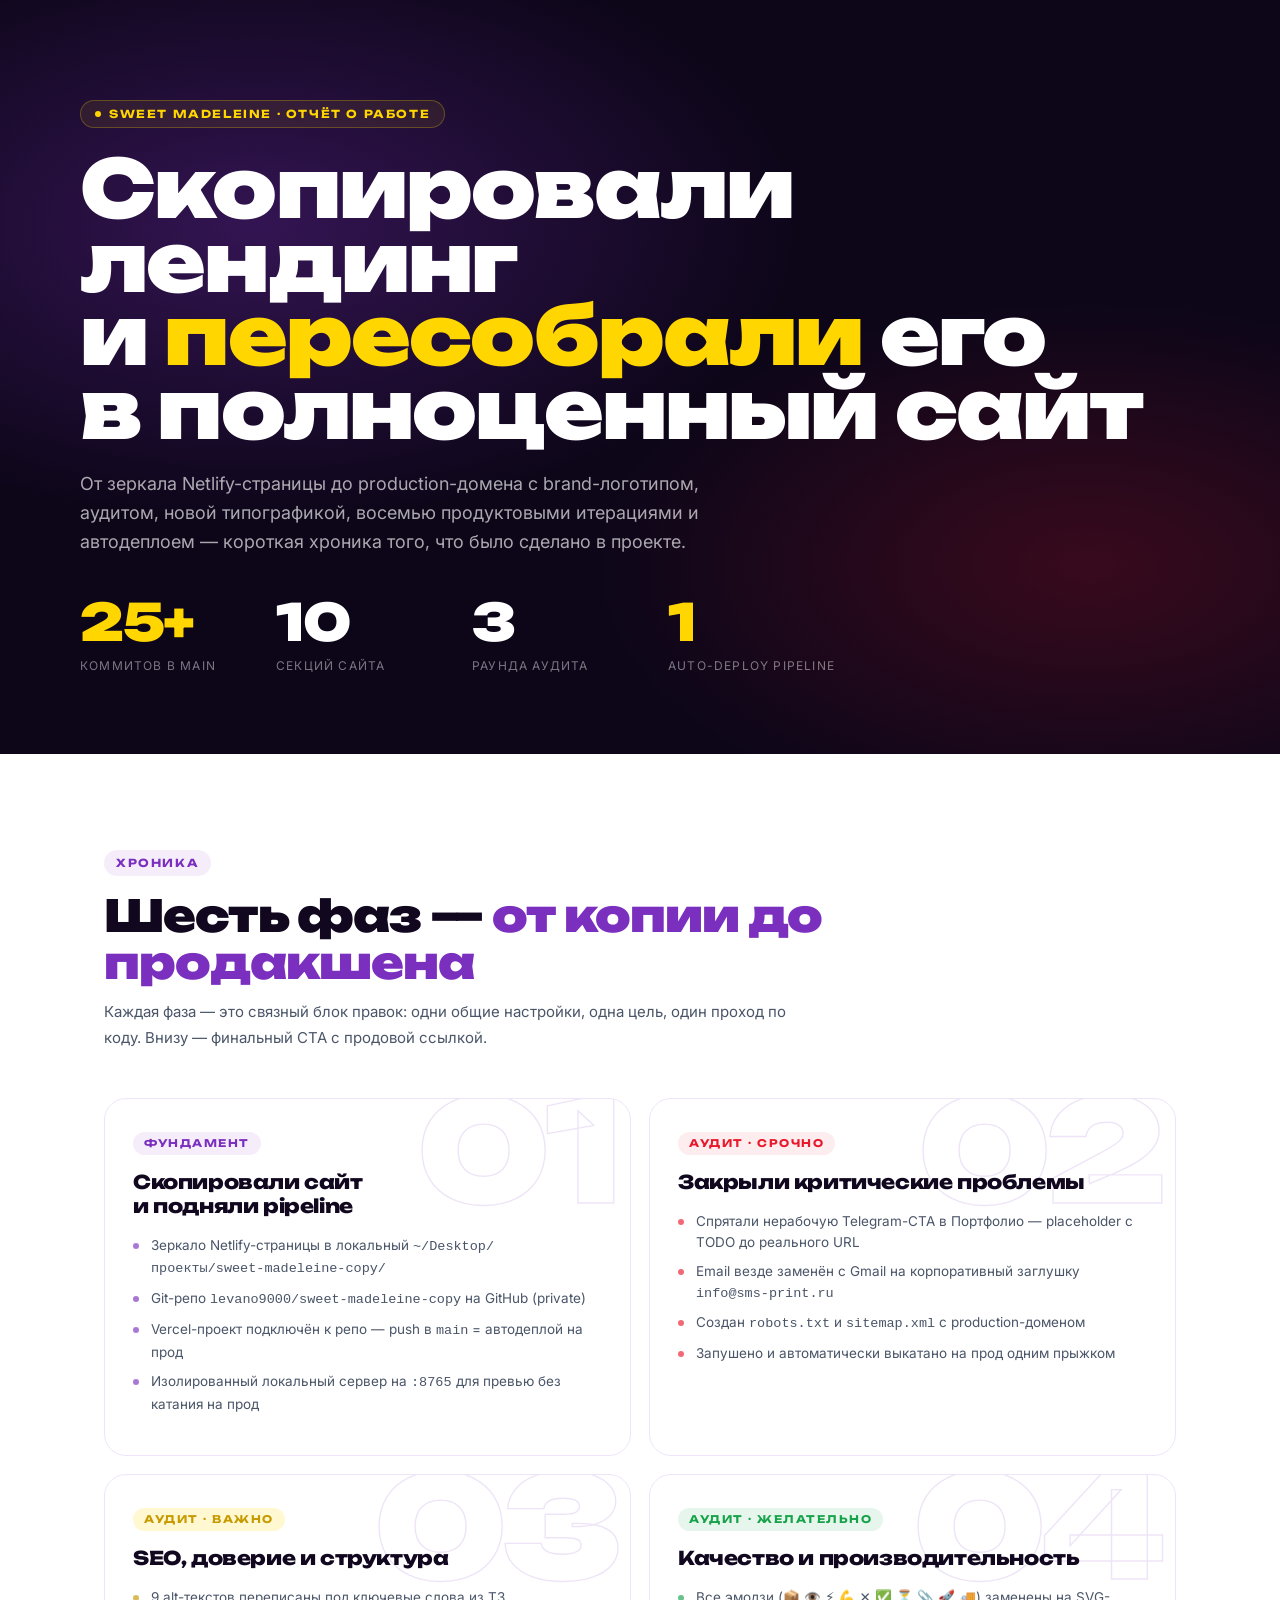
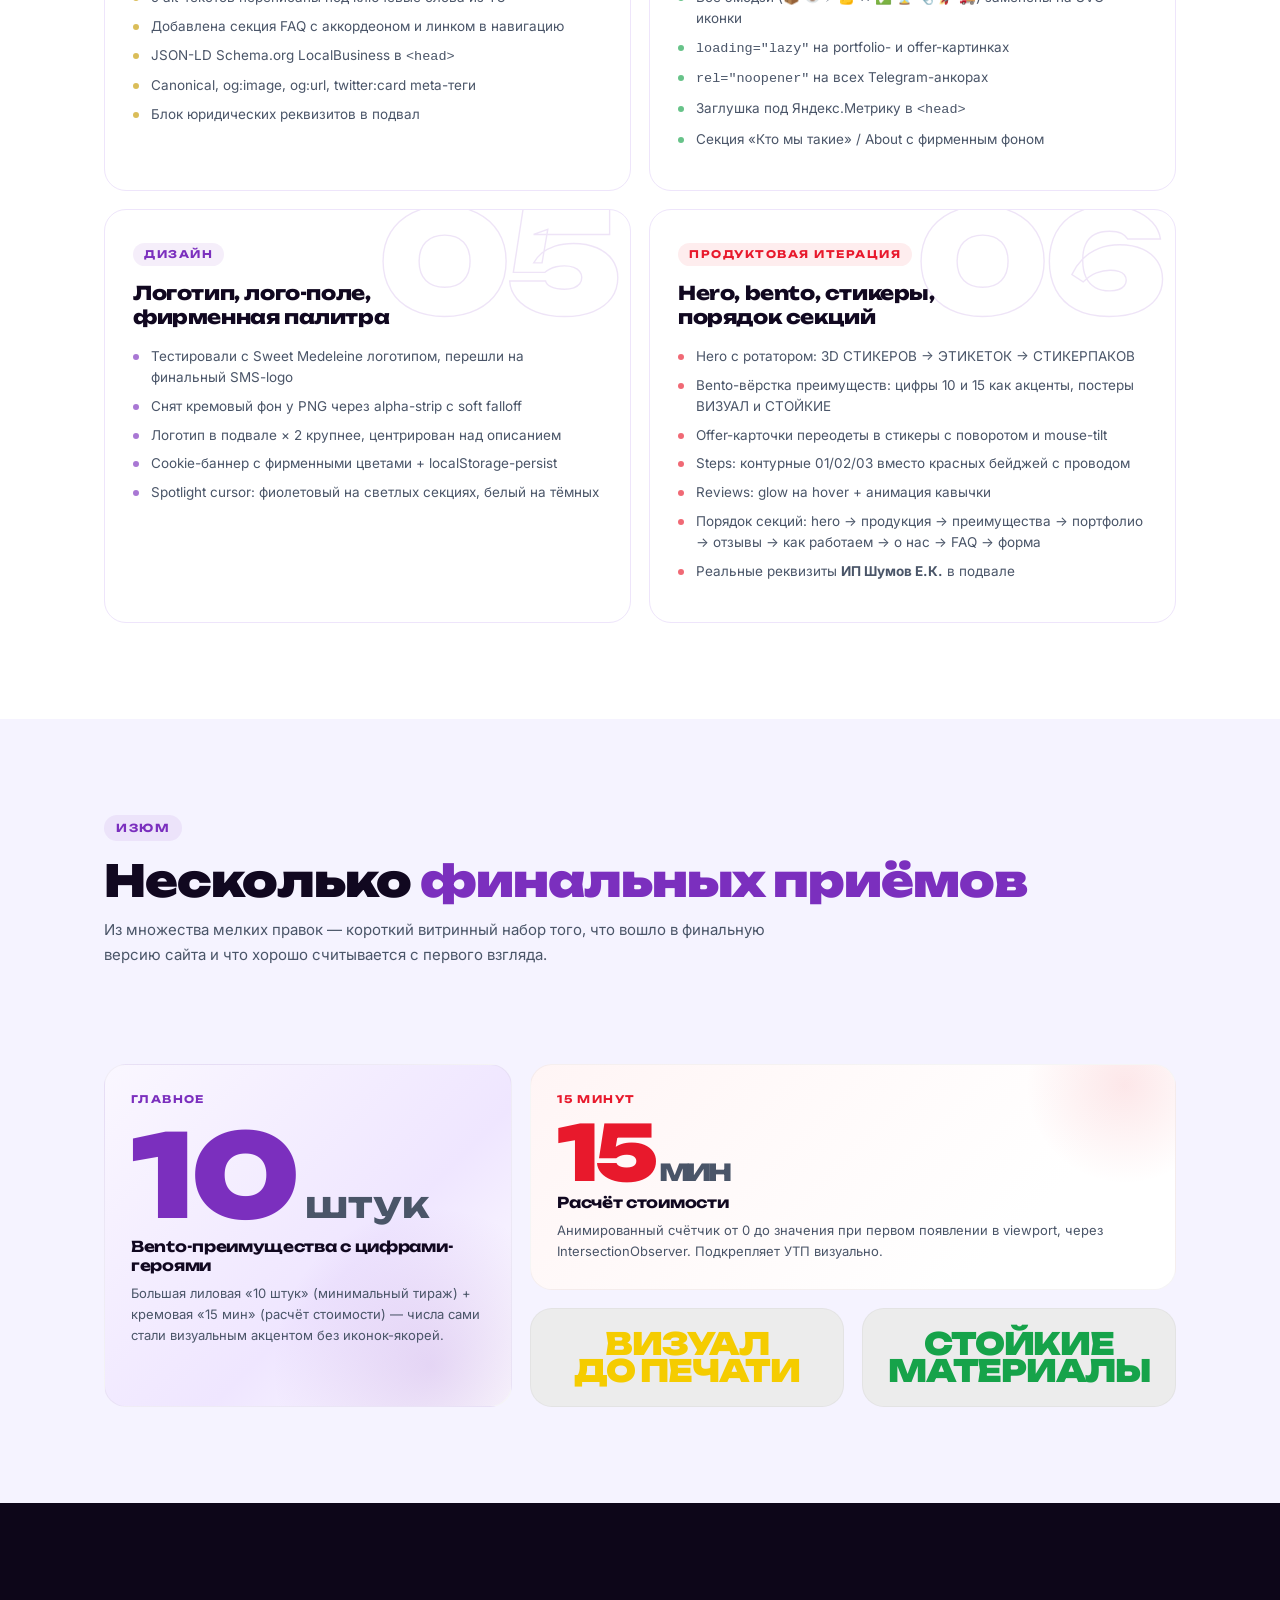
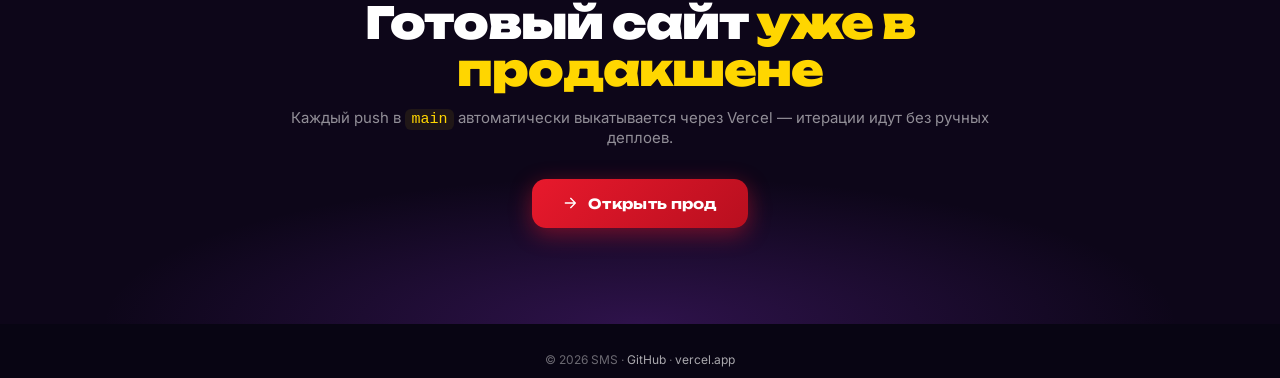
==== progress.html @ 2b3681fb "Add /progress.html — recap of work completed on the SMS site Co-Authored-By: Claude Opus 4.7 (1M con" ====
<!DOCTYPE html>
<html lang="ru">
<head>
<meta charset="UTF-8">
<meta name="viewport" content="width=device-width, initial-scale=1.0">
<title>SMS — что мы сделали</title>
<link rel="preconnect" href="https://fonts.googleapis.com">
<link rel="preconnect" href="https://fonts.gstatic.com" crossorigin>
<link rel="stylesheet" href="https://fonts.googleapis.com/css2?family=Unbounded:wght@400;700;900&family=Inter:wght@400;500;600;700&display=swap">
<style>
:root {
  --red: #E8192C;
  --purple: #7B2FBE;
  --purple-light: #9B5FDE;
  --yellow: #FFD600;
  --bg-dark: #0d0619;
  --bg-purple: #1a0a2e;
  --text-dark: #110820;
  --text-muted: #4a5568;
  --gray-bg: #f5f3ff;
}
*, *::before, *::after { margin: 0; padding: 0; box-sizing: border-box; }
html { scroll-behavior: smooth; }
body {
  font-family: 'Inter', system-ui, -apple-system, sans-serif;
  background: #fff;
  color: var(--text-dark);
  -webkit-font-smoothing: antialiased;
}
a { color: inherit; text-decoration: none; }

/* ─── HERO ─── */
.hero {
  position: relative;
  min-height: 60vh;
  padding: 100px 24px 80px;
  background: var(--bg-dark);
  color: #fff;
  overflow: hidden;
}
.hero::before {
  content: '';
  position: absolute; inset: 0;
  background:
    radial-gradient(ellipse 65% 60% at 20% 30%, rgba(123,47,190,0.35), transparent 65%),
    radial-gradient(ellipse 55% 50% at 85% 75%, rgba(232,25,44,0.20), transparent 70%);
  pointer-events: none;
}
.hero-inner {
  position: relative;
  max-width: 1120px;
  margin: 0 auto;
}
.eyebrow {
  display: inline-flex;
  align-items: center;
  gap: 8px;
  font-family: 'Unbounded', sans-serif;
  font-weight: 700;
  font-size: 11px;
  letter-spacing: 1.6px;
  text-transform: uppercase;
  color: var(--yellow);
  background: rgba(255,214,0,0.08);
  border: 1px solid rgba(255,214,0,0.25);
  padding: 6px 14px;
  border-radius: 999px;
  margin-bottom: 24px;
}
.eyebrow .dot { width: 6px; height: 6px; border-radius: 50%; background: var(--yellow); }
h1 {
  font-family: 'Unbounded', sans-serif;
  font-weight: 900;
  font-size: clamp(40px, 6.5vw, 80px);
  line-height: 0.92;
  letter-spacing: -1.8px;
  margin-bottom: 24px;
}
h1 em { font-style: normal; color: var(--yellow); }
.lead {
  font-size: clamp(15px, 1.5vw, 18px);
  line-height: 1.6;
  color: rgba(255,255,255,0.65);
  max-width: 640px;
  margin-bottom: 40px;
}

.stats {
  display: grid;
  grid-template-columns: repeat(4, 1fr);
  gap: 24px;
  max-width: 760px;
  margin-top: 12px;
}
@media (max-width: 700px) { .stats { grid-template-columns: repeat(2, 1fr); } }
.stat-num {
  display: block;
  font-family: 'Unbounded', sans-serif;
  font-weight: 900;
  font-size: clamp(34px, 4vw, 52px);
  line-height: 1;
  color: #fff;
  letter-spacing: -1.5px;
  margin-bottom: 6px;
}
.stat-num.accent { color: var(--yellow); }
.stat-label {
  font-size: 12px;
  letter-spacing: 1.2px;
  text-transform: uppercase;
  color: rgba(255,255,255,0.45);
}

/* ─── SECTIONS ─── */
.section {
  max-width: 1120px;
  margin: 0 auto;
  padding: 96px 24px;
}
.section-head { margin-bottom: 48px; }
.section-tag {
  display: inline-block;
  font-family: 'Unbounded', sans-serif;
  font-weight: 700;
  font-size: 11px;
  letter-spacing: 1.6px;
  text-transform: uppercase;
  color: var(--purple);
  background: rgba(123,47,190,0.08);
  padding: 6px 12px;
  border-radius: 999px;
  margin-bottom: 16px;
}
h2 {
  font-family: 'Unbounded', sans-serif;
  font-weight: 900;
  font-size: clamp(28px, 3.8vw, 44px);
  line-height: 1.08;
  letter-spacing: -1px;
  margin-bottom: 12px;
}
h2 em { font-style: normal; color: var(--purple); }
.section-sub {
  font-size: 15px;
  color: var(--text-muted);
  line-height: 1.7;
  max-width: 720px;
}

/* ─── PHASE GRID ─── */
.phases {
  display: grid;
  grid-template-columns: repeat(2, 1fr);
  gap: 18px;
}
@media (max-width: 800px) { .phases { grid-template-columns: 1fr; } }
.phase {
  background: #fff;
  border: 1px solid #eee5fb;
  border-radius: 22px;
  padding: 32px 28px;
  position: relative;
  overflow: hidden;
  transition: transform .35s cubic-bezier(.2,.7,.2,1), box-shadow .35s ease, border-color .25s;
}
.phase:hover {
  transform: translateY(-4px);
  box-shadow: 0 16px 36px rgba(123,47,190,0.10);
  border-color: rgba(123,47,190,0.18);
}
.phase__num {
  position: absolute;
  top: -8px;
  right: 12px;
  font-family: 'Unbounded', sans-serif;
  font-weight: 900;
  font-size: clamp(96px, 11vw, 148px);
  line-height: 0.85;
  letter-spacing: -5px;
  color: transparent;
  -webkit-text-stroke: 1.4px rgba(123,47,190,0.13);
  pointer-events: none;
}
.phase__tag {
  position: relative;
  display: inline-block;
  font-family: 'Unbounded', sans-serif;
  font-weight: 700;
  font-size: 10.5px;
  letter-spacing: 1.5px;
  text-transform: uppercase;
  color: var(--accent-color, var(--purple));
  background: var(--accent-bg, rgba(123,47,190,0.08));
  padding: 5px 11px;
  border-radius: 999px;
  margin-bottom: 16px;
}
.phase h3 {
  font-family: 'Unbounded', sans-serif;
  font-weight: 800;
  font-size: 19px;
  letter-spacing: -0.4px;
  line-height: 1.25;
  margin-bottom: 16px;
  position: relative;
}
.phase ul {
  list-style: none;
  position: relative;
}
.phase li {
  font-size: 13.5px;
  line-height: 1.55;
  color: var(--text-muted);
  padding-left: 18px;
  margin-bottom: 8px;
  position: relative;
}
.phase li::before {
  content: '';
  position: absolute;
  left: 0; top: 8px;
  width: 6px; height: 6px;
  border-radius: 50%;
  background: var(--accent-color, var(--purple));
  opacity: 0.65;
}

.phase--red    { --accent-color: var(--red);    --accent-bg: rgba(232,25,44,0.08); }
.phase--purple { --accent-color: var(--purple); --accent-bg: rgba(123,47,190,0.08); }
.phase--yellow { --accent-color: #c79a00;       --accent-bg: rgba(255,214,0,0.18); }
.phase--green  { --accent-color: #16a34a;       --accent-bg: rgba(22,163,74,0.10); }

/* ─── HIGHLIGHTS ─── */
.highlights {
  background: var(--gray-bg);
  padding: 96px 0;
}
.highlight-grid {
  max-width: 1120px;
  margin: 0 auto;
  padding: 0 24px;
  display: grid;
  grid-template-columns: 1.3fr 1fr 1fr;
  grid-template-rows: auto auto;
  gap: 18px;
}
@media (max-width: 900px) {
  .highlight-grid { grid-template-columns: 1fr 1fr; }
  .highlight-hero { grid-column: span 2; }
}
@media (max-width: 600px) {
  .highlight-grid { grid-template-columns: 1fr; }
  .highlight-hero, .highlight-mid, .highlight-sm { grid-column: auto !important; }
}
.h-card {
  background: #fff;
  border-radius: 22px;
  padding: 28px 26px;
  border: 1px solid rgba(0,0,0,0.04);
  position: relative;
  overflow: hidden;
  display: flex;
  flex-direction: column;
}
.highlight-hero {
  grid-column: span 1;
  grid-row: span 2;
  background: linear-gradient(135deg, #faf7ff 0%, #efe6ff 60%, #fff 100%);
  min-height: 320px;
}
.highlight-hero::after {
  content: '';
  position: absolute;
  width: 320px; height: 320px;
  right: -80px; bottom: -120px;
  background: radial-gradient(circle, rgba(123,47,190,0.16), transparent 70%);
  border-radius: 50%;
  pointer-events: none;
}
.highlight-mid {
  grid-column: span 2;
  background: linear-gradient(135deg, #fff5f5 0%, #fff 75%);
  min-height: 170px;
}
@media (max-width: 900px) { .highlight-mid { grid-column: span 2; } }
.highlight-mid::after {
  content: '';
  position: absolute;
  width: 200px; height: 200px;
  right: -50px; top: -80px;
  background: radial-gradient(circle, rgba(232,25,44,0.10), transparent 70%);
  border-radius: 50%;
  pointer-events: none;
}
.h-tag {
  font-family: 'Unbounded', sans-serif;
  font-weight: 700;
  font-size: 10.5px;
  letter-spacing: 1.4px;
  text-transform: uppercase;
  margin-bottom: 14px;
  position: relative;
  z-index: 1;
}
.h-tag.t-purple { color: var(--purple); }
.h-tag.t-red    { color: var(--red); }
.h-tag.t-yellow { color: #c79a00; }
.h-tag.t-green  { color: #16a34a; }
.h-num {
  font-family: 'Unbounded', sans-serif;
  font-weight: 900;
  font-size: clamp(72px, 9vw, 132px);
  line-height: 0.85;
  letter-spacing: -4px;
  margin: 6px 0 14px;
  position: relative;
  z-index: 1;
}
.h-num.n-purple { color: var(--purple); }
.h-num.n-red    { color: var(--red); }
.h-card h3 {
  font-family: 'Unbounded', sans-serif;
  font-size: 15px;
  font-weight: 700;
  letter-spacing: -0.3px;
  margin-bottom: 8px;
  position: relative;
  z-index: 1;
}
.h-card p {
  font-size: 13px;
  line-height: 1.6;
  color: var(--text-muted);
  position: relative;
  z-index: 1;
}

/* small accent posters (mimic the bento ВИЗУАЛ / СТОЙКИЕ) */
.h-card--poster {
  background: #ECECEC;
  align-items: center;
  justify-content: center;
  text-align: center;
  padding: 22px 14px;
}
.h-card--poster h3 {
  font-family: 'Unbounded', sans-serif;
  font-weight: 900;
  font-size: clamp(20px, 2.4vw, 32px);
  letter-spacing: -0.04em;
  line-height: 0.85;
  text-transform: uppercase;
  margin: 0;
}
.h-card--poster.poster-yellow h3 { color: #F5CC00; }
.h-card--poster.poster-green  h3 { color: #16a34a; }

/* ─── CTA ─── */
.cta {
  text-align: center;
  padding: 96px 24px;
  background: var(--bg-dark);
  color: #fff;
  position: relative;
  overflow: hidden;
}
.cta::before {
  content: '';
  position: absolute; inset: 0;
  background: radial-gradient(ellipse 60% 50% at 50% 100%, rgba(123,47,190,0.30), transparent 70%);
  pointer-events: none;
}
.cta-inner { position: relative; max-width: 720px; margin: 0 auto; }
.cta h2 { color: #fff; margin-bottom: 14px; }
.cta h2 em { color: var(--yellow); }
.cta p { color: rgba(255,255,255,0.55); margin-bottom: 32px; font-size: 15px; }
.btn {
  display: inline-flex;
  align-items: center;
  gap: 10px;
  padding: 16px 30px;
  background: linear-gradient(135deg, var(--red), #b80f1f);
  color: #fff;
  font-family: 'Unbounded', sans-serif;
  font-weight: 700;
  font-size: 14px;
  letter-spacing: 0.3px;
  border-radius: 14px;
  box-shadow: 0 6px 22px rgba(232,25,44,0.45);
  transition: transform .2s, box-shadow .25s, filter .25s;
}
.btn:hover { transform: translateY(-2px); filter: brightness(1.08); box-shadow: 0 10px 30px rgba(232,25,44,0.55); }
.btn svg { width: 16px; height: 16px; }

footer {
  background: #080513;
  color: rgba(255,255,255,0.4);
  text-align: center;
  padding: 28px 24px;
  font-size: 12px;
}
footer a { color: rgba(255,255,255,0.65); }
</style>
</head>
<body>

<!-- ─── HERO ─── -->
<section class="hero">
  <div class="hero-inner">
    <div class="eyebrow"><span class="dot"></span>Sweet Madeleine · отчёт о работе</div>
    <h1>Скопировали лендинг и&nbsp;<em>пересобрали</em> его<br>в полноценный сайт</h1>
    <p class="lead">
      От зеркала Netlify-страницы до production-домена с brand-логотипом, аудитом, новой типографикой, восемью продуктовыми итерациями и автодеплоем — короткая хроника того, что было сделано в проекте.
    </p>
    <div class="stats">
      <div>
        <span class="stat-num accent">25+</span>
        <span class="stat-label">Коммитов в main</span>
      </div>
      <div>
        <span class="stat-num">10</span>
        <span class="stat-label">Секций сайта</span>
      </div>
      <div>
        <span class="stat-num">3</span>
        <span class="stat-label">Раунда аудита</span>
      </div>
      <div>
        <span class="stat-num accent">1</span>
        <span class="stat-label">Auto-deploy pipeline</span>
      </div>
    </div>
  </div>
</section>

<!-- ─── PHASES ─── -->
<section class="section">
  <div class="section-head">
    <div class="section-tag">Хроника</div>
    <h2>Шесть фаз — <em>от копии до продакшена</em></h2>
    <p class="section-sub">Каждая фаза — это связный блок правок: одни общие настройки, одна цель, один проход по коду. Внизу — финальный CTA с продовой ссылкой.</p>
  </div>

  <div class="phases">

    <article class="phase phase--purple">
      <div class="phase__num">01</div>
      <span class="phase__tag">Фундамент</span>
      <h3>Скопировали сайт<br>и подняли pipeline</h3>
      <ul>
        <li>Зеркало Netlify-страницы в локальный <code>~/Desktop/проекты/sweet-madeleine-copy/</code></li>
        <li>Git-репо <code>levano9000/sweet-madeleine-copy</code> на GitHub (private)</li>
        <li>Vercel-проект подключён к репо — push в <code>main</code> = автодеплой на прод</li>
        <li>Изолированный локальный сервер на <code>:8765</code> для превью без катания на прод</li>
      </ul>
    </article>

    <article class="phase phase--red">
      <div class="phase__num">02</div>
      <span class="phase__tag">Аудит · СРОЧНО</span>
      <h3>Закрыли критические проблемы</h3>
      <ul>
        <li>Спрятали нерабочую Telegram-CTA в Портфолио — placeholder с TODO до реального URL</li>
        <li>Email везде заменён с Gmail на корпоративный заглушку <code>info@sms-print.ru</code></li>
        <li>Создан <code>robots.txt</code> и <code>sitemap.xml</code> с production-доменом</li>
        <li>Запушено и автоматически выкатано на прод одним прыжком</li>
      </ul>
    </article>

    <article class="phase phase--yellow">
      <div class="phase__num">03</div>
      <span class="phase__tag">Аудит · ВАЖНО</span>
      <h3>SEO, доверие и&nbsp;структура</h3>
      <ul>
        <li>9 alt-текстов переписаны под ключевые слова из ТЗ</li>
        <li>Добавлена секция FAQ с аккордеоном и линком в навигацию</li>
        <li>JSON-LD Schema.org LocalBusiness в <code>&lt;head&gt;</code></li>
        <li>Canonical, og:image, og:url, twitter:card meta-теги</li>
        <li>Блок юридических реквизитов в подвал</li>
      </ul>
    </article>

    <article class="phase phase--green">
      <div class="phase__num">04</div>
      <span class="phase__tag">Аудит · ЖЕЛАТЕЛЬНО</span>
      <h3>Качество и&nbsp;производительность</h3>
      <ul>
        <li>Все эмодзи (📦 👁️ ⚡ 💪 ✕ ✅ ⏳ 📎 🚀 🚚) заменены на SVG-иконки</li>
        <li><code>loading="lazy"</code> на portfolio- и offer-картинках</li>
        <li><code>rel="noopener"</code> на всех Telegram-анкорах</li>
        <li>Заглушка под Яндекс.Метрику в <code>&lt;head&gt;</code></li>
        <li>Секция «Кто мы такие» / About с фирменным фоном</li>
      </ul>
    </article>

    <article class="phase phase--purple">
      <div class="phase__num">05</div>
      <span class="phase__tag">Дизайн</span>
      <h3>Логотип, лого-поле,<br>фирменная палитра</h3>
      <ul>
        <li>Тестировали с Sweet Medeleine логотипом, перешли на финальный SMS-logo</li>
        <li>Снят кремовый фон у PNG через alpha-strip с soft falloff</li>
        <li>Логотип в подвале × 2 крупнее, центрирован над описанием</li>
        <li>Cookie-баннер с фирменными цветами + localStorage-persist</li>
        <li>Spotlight cursor: фиолетовый на светлых секциях, белый на тёмных</li>
      </ul>
    </article>

    <article class="phase phase--red">
      <div class="phase__num">06</div>
      <span class="phase__tag">Продуктовая итерация</span>
      <h3>Hero, bento, стикеры,<br>порядок секций</h3>
      <ul>
        <li>Hero с ротатором: 3D СТИКЕРОВ → ЭТИКЕТОК → СТИКЕРПАКОВ</li>
        <li>Bento-вёрстка преимуществ: цифры 10 и 15 как акценты, постеры ВИЗУАЛ и СТОЙКИЕ</li>
        <li>Offer-карточки переодеты в стикеры с поворотом и mouse-tilt</li>
        <li>Steps: контурные 01/02/03 вместо красных бейджей с проводом</li>
        <li>Reviews: glow на hover + анимация кавычки</li>
        <li>Порядок секций: hero → продукция → преимущества → портфолио → отзывы → как работаем → о нас → FAQ → форма</li>
        <li>Реальные реквизиты <strong>ИП Шумов Е.К.</strong> в подвале</li>
      </ul>
    </article>

  </div>
</section>

<!-- ─── HIGHLIGHTS BENTO ─── -->
<section class="highlights">
  <div class="section" style="padding: 0 0 48px; max-width: 1120px;">
    <div class="section-head" style="padding: 0 24px;">
      <div class="section-tag">Изюм</div>
      <h2>Несколько <em>финальных приёмов</em></h2>
      <p class="section-sub">Из множества мелких правок — короткий витринный набор того, что вошло в финальную версию сайта и что хорошо считывается с первого взгляда.</p>
    </div>
  </div>

  <div class="highlight-grid">
    <div class="h-card highlight-hero">
      <span class="h-tag t-purple">Главное</span>
      <div class="h-num n-purple">10<span style="font-size:.32em;color:var(--text-muted);letter-spacing:0;font-weight:700;">&nbsp;штук</span></div>
      <h3>Bento-преимущества с&nbsp;цифрами-героями</h3>
      <p>Большая лиловая «10 штук» (минимальный тираж) + кремовая «15 мин» (расчёт стоимости) — числа сами стали визуальным акцентом без иконок-якорей.</p>
    </div>

    <div class="h-card highlight-mid">
      <span class="h-tag t-red">15 минут</span>
      <div class="h-num n-red" style="font-size: clamp(48px, 6vw, 84px); margin: 0 0 8px;">15<span style="font-size:.4em;color:var(--text-muted);font-weight:700;">&nbsp;мин</span></div>
      <h3>Расчёт стоимости</h3>
      <p>Анимированный счётчик от 0 до значения при первом появлении в viewport, через IntersectionObserver. Подкрепляет УТП визуально.</p>
    </div>

    <div class="h-card h-card--poster poster-yellow">
      <h3>Визуал<br>до печати</h3>
    </div>

    <div class="h-card h-card--poster poster-green">
      <h3>Стойкие<br>материалы</h3>
    </div>
  </div>
</section>

<!-- ─── CTA ─── -->
<section class="cta">
  <div class="cta-inner">
    <h2>Готовый сайт <em>уже в продакшене</em></h2>
    <p>Каждый push в <code style="color:var(--yellow);background:rgba(255,214,0,0.08);padding:2px 6px;border-radius:6px;">main</code> автоматически выкатывается через Vercel — итерации идут без ручных деплоев.</p>
    <a class="btn" href="https://sweet-madeleine-copy.vercel.app/" target="_blank" rel="noopener">
      <svg viewBox="0 0 24 24" fill="none" stroke="currentColor" stroke-width="2" stroke-linecap="round" stroke-linejoin="round"><path d="M5 12h14M13 5l7 7-7 7"/></svg>
      Открыть прод
    </a>
  </div>
</section>

<footer>
  © 2026 SMS · <a href="https://github.com/levano9000/sweet-madeleine-copy" target="_blank" rel="noopener">GitHub</a> · <a href="https://sweet-madeleine-copy.vercel.app/" target="_blank" rel="noopener">vercel.app</a>
</footer>

</body>
</html>
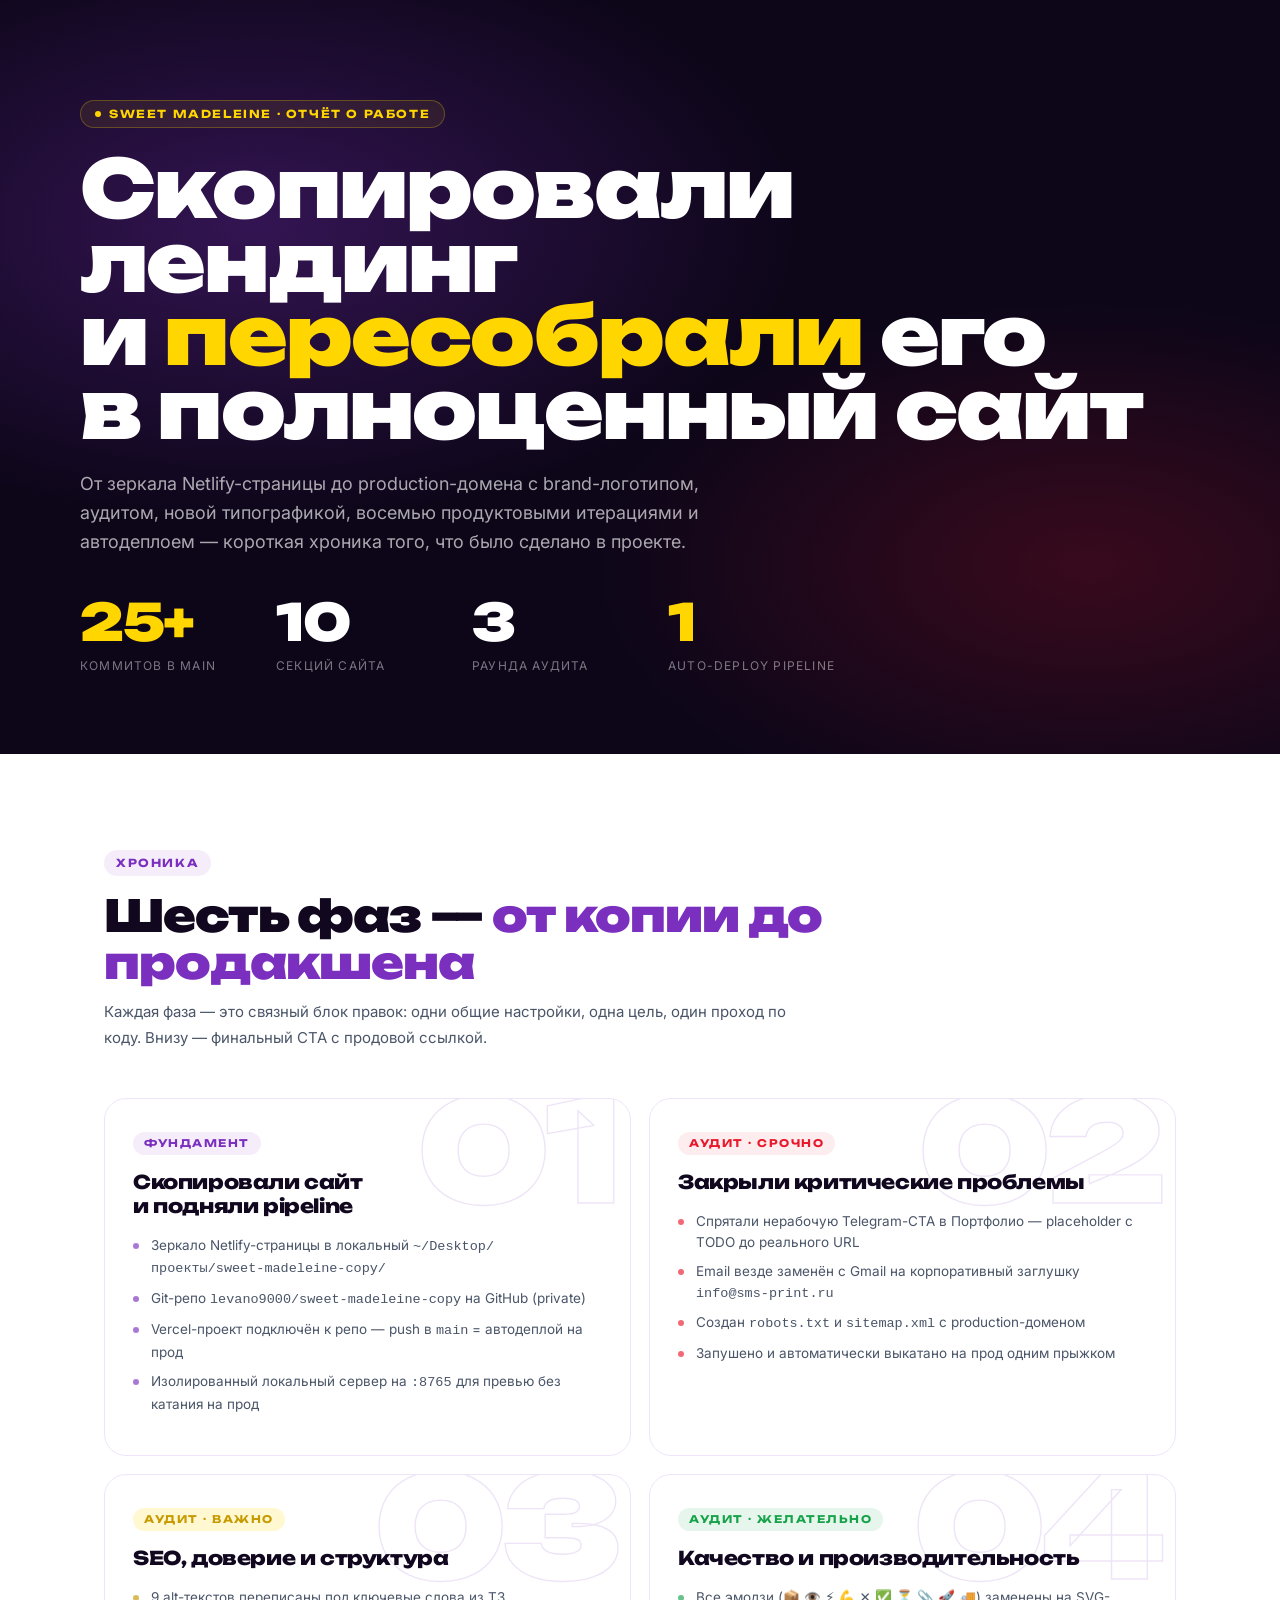
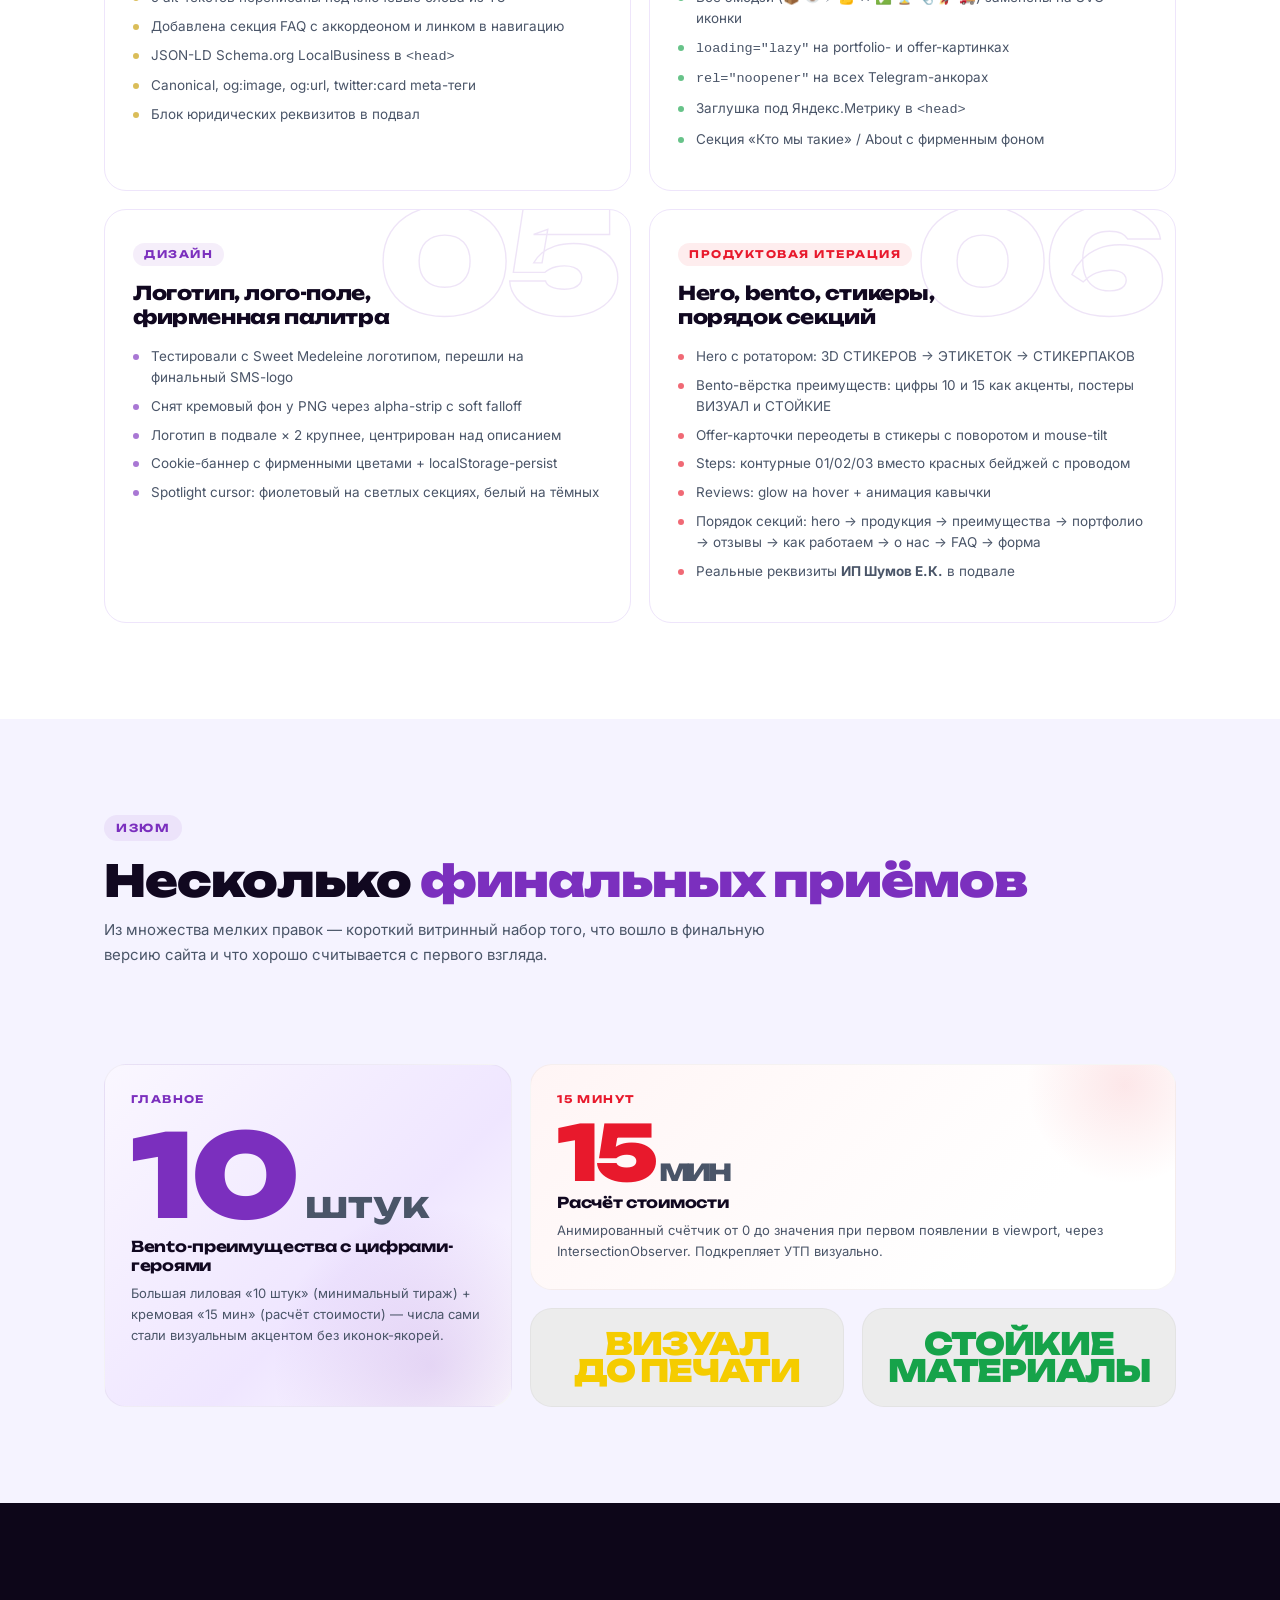
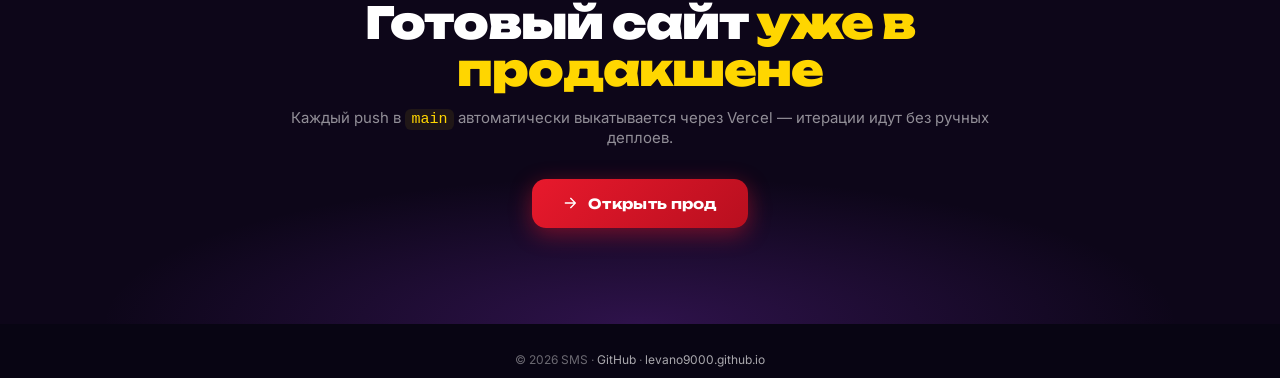
==== commit 1fbbaa8d: "Revert mistaken rotator narrowing + retarget progress.html to GitHub Pages The overflow screenshot w" ====
--- a/progress.html
+++ b/progress.html
@@ -565,7 +565,7 @@
   <div class="cta-inner">
     <h2>Готовый сайт <em>уже в продакшене</em></h2>
     <p>Каждый push в <code style="color:var(--yellow);background:rgba(255,214,0,0.08);padding:2px 6px;border-radius:6px;">main</code> автоматически выкатывается через Vercel — итерации идут без ручных деплоев.</p>
-    <a class="btn" href="https://sweet-madeleine-copy.vercel.app/" target="_blank" rel="noopener">
+    <a class="btn" href="https://levano9000.github.io/sweet-madeleine-copy/" target="_blank" rel="noopener">
       <svg viewBox="0 0 24 24" fill="none" stroke="currentColor" stroke-width="2" stroke-linecap="round" stroke-linejoin="round"><path d="M5 12h14M13 5l7 7-7 7"/></svg>
       Открыть прод
     </a>
@@ -573,7 +573,7 @@
 </section>
 
 <footer>
-  © 2026 SMS · <a href="https://github.com/levano9000/sweet-madeleine-copy" target="_blank" rel="noopener">GitHub</a> · <a href="https://sweet-madeleine-copy.vercel.app/" target="_blank" rel="noopener">vercel.app</a>
+  © 2026 SMS · <a href="https://github.com/levano9000/sweet-madeleine-copy" target="_blank" rel="noopener">GitHub</a> · <a href="https://levano9000.github.io/sweet-madeleine-copy/" target="_blank" rel="noopener">levano9000.github.io</a>
 </footer>
 
 </body>
